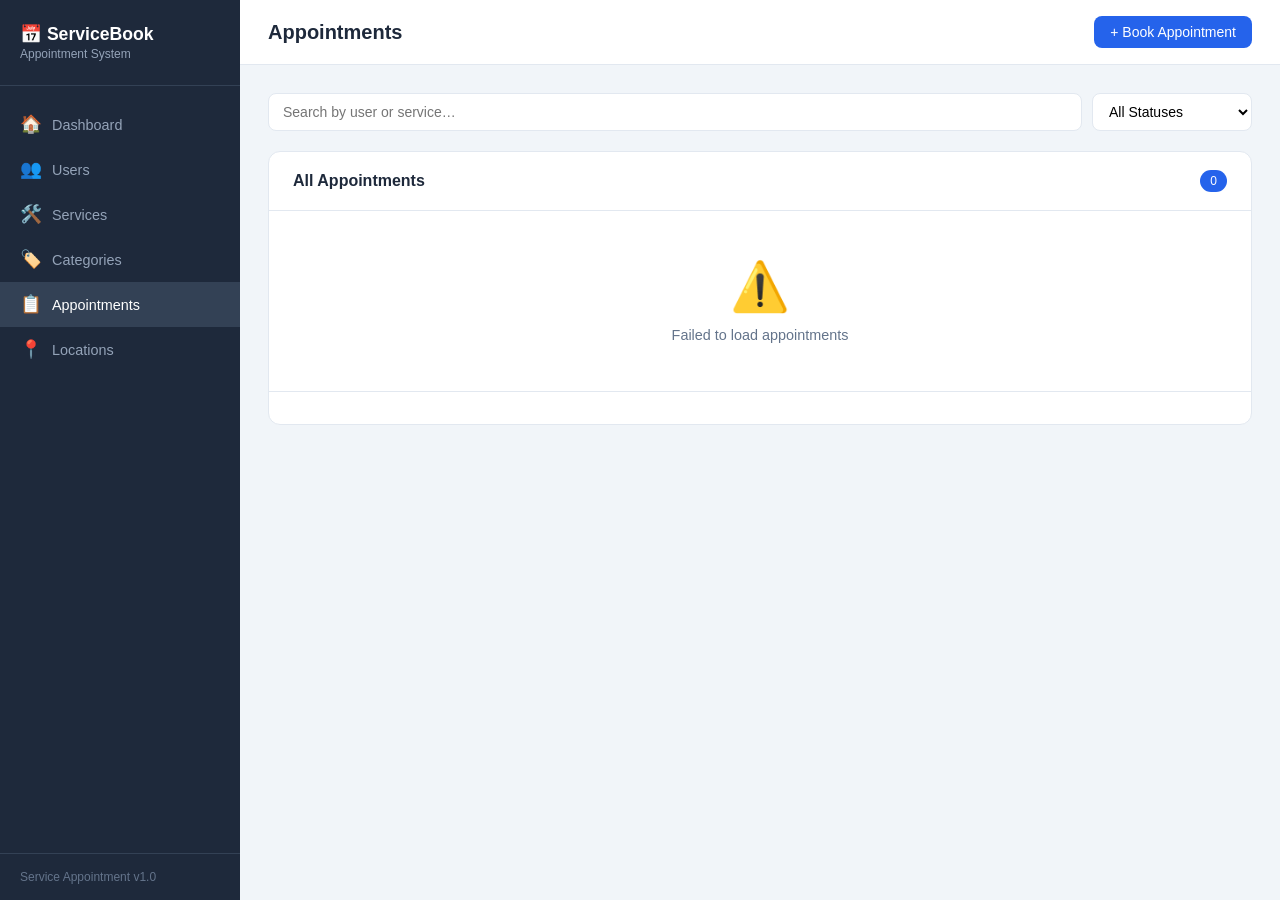
==== frontend/appointments.html @ ca633db8 "feat: add complete HTML/CSS/JS frontend with dashboard, users, services, categories, appointments, a" ====
<!DOCTYPE html>
<html lang="en">
<head>
  <meta charset="UTF-8"/>
  <meta name="viewport" content="width=device-width, initial-scale=1.0"/>
  <title>Appointments — ServiceBook</title>
  <link rel="stylesheet" href="css/style.css"/>
</head>
<body>

<aside class="sidebar">
  <div class="sidebar-brand"><h2>📅 ServiceBook</h2><p>Appointment System</p></div>
  <nav class="sidebar-nav">
    <a href="index.html" class="nav-item"><span class="icon">🏠</span> Dashboard</a>
    <a href="users.html" class="nav-item"><span class="icon">👥</span> Users</a>
    <a href="services.html" class="nav-item"><span class="icon">🛠️</span> Services</a>
    <a href="categories.html" class="nav-item"><span class="icon">🏷️</span> Categories</a>
    <a href="appointments.html" class="nav-item active"><span class="icon">📋</span> Appointments</a>
    <a href="locations.html" class="nav-item"><span class="icon">📍</span> Locations</a>
  </nav>
  <div class="sidebar-footer">Service Appointment v1.0</div>
</aside>

<main class="main">
  <div class="topbar">
    <h1>Appointments</h1>
    <div class="topbar-right">
      <button class="btn btn-primary" onclick="openModal()">+ Book Appointment</button>
    </div>
  </div>
  <div class="content">
    <div id="alert" class="alert"></div>

    <!-- Filter bar -->
    <div class="search-bar">
      <input type="text" id="search" placeholder="Search by user or service…" oninput="filterTable()"/>
      <select class="form-control" id="filter-status" onchange="filterTable()" style="width:160px;">
        <option value="">All Statuses</option>
        <option value="PENDING">Pending</option>
        <option value="CONFIRMED">Confirmed</option>
        <option value="COMPLETED">Completed</option>
        <option value="CANCELLED">Cancelled</option>
      </select>
    </div>

    <div class="card">
      <div class="card-header"><h3>All Appointments</h3><span id="total-badge" class="badge">0</span></div>
      <div class="card-body">
        <div id="table-container"><div class="loading"><div class="spinner"></div></div></div>
      </div>
      <div class="pagination" id="pagination"></div>
    </div>
  </div>
</main>

<!-- Book/Edit Modal -->
<div class="modal-overlay" id="modal">
  <div class="modal">
    <div class="modal-header">
      <h3 id="modal-title">Book Appointment</h3>
      <button class="modal-close" onclick="closeModal()">×</button>
    </div>
    <div class="modal-body">
      <div class="form-row">
        <div class="form-group">
          <label>User ID *</label>
          <input class="form-control" id="f-user" type="number" placeholder="e.g. 1"/>
        </div>
        <div class="form-group">
          <label>Service ID *</label>
          <input class="form-control" id="f-service" type="number" placeholder="e.g. 2"/>
        </div>
      </div>
      <div class="form-row">
        <div class="form-group">
          <label>Specialist ID (optional)</label>
          <input class="form-control" id="f-specialist" type="number" placeholder="e.g. 3"/>
        </div>
        <div class="form-group">
          <label>Status</label>
          <select class="form-control" id="f-status">
            <option value="PENDING">PENDING</option>
            <option value="CONFIRMED">CONFIRMED</option>
            <option value="COMPLETED">COMPLETED</option>
            <option value="CANCELLED">CANCELLED</option>
          </select>
        </div>
      </div>
      <div class="form-group">
        <label>Appointment Date & Time *</label>
        <input class="form-control" id="f-time" type="datetime-local"/>
      </div>
      <div class="form-group">
        <label>Notes</label>
        <textarea class="form-control" id="f-notes" rows="3" placeholder="Any special notes…"></textarea>
      </div>
    </div>
    <div class="modal-footer">
      <button class="btn btn-secondary" onclick="closeModal()">Cancel</button>
      <button class="btn btn-primary" onclick="saveAppointment()">Save</button>
    </div>
  </div>
</div>

<script src="js/api.js"></script>
<script>
let allAppointments = [], currentPage = 0, pageSize = 10, editId = null;

async function loadAppointments(page = 0) {
  currentPage = page;
  const res = await apiFetch(`/appointments?page=${page}&size=${pageSize}&sortBy=appointmentTime&direction=DESC`);
  if (!res.ok) { document.getElementById('table-container').innerHTML = '<div class="empty-state"><div class="empty-icon">⚠️</div><p>Failed to load appointments</p></div>'; return; }
  allAppointments = res.data.content || [];
  document.getElementById('total-badge').textContent = res.data.totalElements || 0;
  renderTable(allAppointments);
  renderPagination(res.data);
}

function renderTable(appointments) {
  if (!appointments.length) {
    document.getElementById('table-container').innerHTML = '<div class="empty-state"><div class="empty-icon">📋</div><p>No appointments found</p></div>';
    return;
  }
  const rows = appointments.map(a => `
    <tr>
      <td>${a.id}</td>
      <td>${a.user?.name || '—'}</td>
      <td>${a.service?.name || '—'}</td>
      <td>${a.specialist?.name || '—'}</td>
      <td>${formatDateTime(a.appointmentTime)}</td>
      <td>${statusBadge(a.status)}</td>
      <td>${a.notes || '—'}</td>
      <td>
        <button class="btn btn-warning btn-sm" onclick="editAppointment(${a.id})">✏️ Edit</button>
        <button class="btn btn-danger btn-sm" onclick="deleteAppointment(${a.id})">🗑️ Delete</button>
      </td>
    </tr>`).join('');
  document.getElementById('table-container').innerHTML = `
    <table>
      <thead><tr><th>ID</th><th>User</th><th>Service</th><th>Specialist</th><th>Date & Time</th><th>Status</th><th>Notes</th><th>Actions</th></tr></thead>
      <tbody>${rows}</tbody>
    </table>`;
}

function renderPagination(data) {
  const pg = document.getElementById('pagination');
  if (data.totalPages <= 1) { pg.innerHTML = ''; return; }
  let html = `<button class="page-btn" onclick="loadAppointments(${currentPage-1})" ${currentPage===0?'disabled':''}>‹ Prev</button>`;
  for (let i = 0; i < data.totalPages; i++)
    html += `<button class="page-btn ${i===currentPage?'active':''}" onclick="loadAppointments(${i})">${i+1}</button>`;
  html += `<button class="page-btn" onclick="loadAppointments(${currentPage+1})" ${currentPage===data.totalPages-1?'disabled':''}>Next ›</button>`;
  html += `<span class="page-info">Page ${currentPage+1} of ${data.totalPages}</span>`;
  pg.innerHTML = html;
}

function filterTable() {
  const q = document.getElementById('search').value.toLowerCase();
  const status = document.getElementById('filter-status').value;
  renderTable(allAppointments.filter(a => {
    const matchText = (a.user?.name || '').toLowerCase().includes(q) || (a.service?.name || '').toLowerCase().includes(q);
    const matchStatus = !status || a.status === status;
    return matchText && matchStatus;
  }));
}

function openModal() {
  editId = null;
  document.getElementById('modal-title').textContent = 'Book Appointment';
  ['f-user','f-service','f-specialist','f-notes'].forEach(id => document.getElementById(id).value = '');
  document.getElementById('f-status').value = 'PENDING';
  document.getElementById('f-time').value = '';
  document.getElementById('modal').classList.add('open');
}

function closeModal() { document.getElementById('modal').classList.remove('open'); }

async function editAppointment(id) {
  const res = await apiFetch(`/appointments/${id}`);
  if (!res.ok) return;
  const a = res.data;
  editId = id;
  document.getElementById('modal-title').textContent = 'Edit Appointment';
  document.getElementById('f-user').value = a.user?.id || '';
  document.getElementById('f-service').value = a.service?.id || '';
  document.getElementById('f-specialist').value = a.specialist?.id || '';
  document.getElementById('f-status').value = a.status || 'PENDING';
  document.getElementById('f-notes').value = a.notes || '';
  if (a.appointmentTime) {
    const dt = new Date(a.appointmentTime);
    document.getElementById('f-time').value = dt.toISOString().slice(0,16);
  }
  document.getElementById('modal').classList.add('open');
}

async function saveAppointment() {
  const userId = document.getElementById('f-user').value;
  const serviceId = document.getElementById('f-service').value;
  const specialistId = document.getElementById('f-specialist').value;
  const status = document.getElementById('f-status').value;
  const time = document.getElementById('f-time').value;
  const notes = document.getElementById('f-notes').value.trim();
  const alert = document.getElementById('alert');

  if (!editId && (!userId || !serviceId || !time)) return showAlert(alert, 'User ID, Service ID and time are required', 'error');

  const body = { status, notes };
  if (userId) body.userId = parseInt(userId);
  if (serviceId) body.serviceId = parseInt(serviceId);
  if (specialistId) body.specialistId = parseInt(specialistId);
  if (time) body.appointmentTime = new Date(time).toISOString().slice(0,19);

  const res = editId
    ? await apiFetch(`/appointments/update/${editId}`, { method: 'PUT', body: JSON.stringify(body) })
    : await apiFetch('/appointments/save', { method: 'POST', body: JSON.stringify(body) });

  if (res.ok) {
    showAlert(alert, editId ? 'Appointment updated!' : 'Appointment booked!', 'success');
    closeModal(); loadAppointments(currentPage);
  } else {
    showAlert(alert, typeof res.data === 'string' ? res.data : 'Operation failed', 'error');
  }
}

async function deleteAppointment(id) {
  if (!confirm('Delete this appointment?')) return;
  const res = await apiFetch(`/appointments/delete/${id}`, { method: 'DELETE' });
  const alert = document.getElementById('alert');
  if (res.ok) { showAlert(alert, 'Appointment deleted!', 'success'); loadAppointments(currentPage); }
  else showAlert(alert, 'Failed to delete appointment', 'error');
}

loadAppointments();
</script>
</body>
</html>
---- frontend/css/style.css ----
* { margin: 0; padding: 0; box-sizing: border-box; }

:root {
  --primary: #2563eb;
  --primary-dark: #1d4ed8;
  --secondary: #64748b;
  --success: #16a34a;
  --danger: #dc2626;
  --warning: #d97706;
  --bg: #f1f5f9;
  --card: #ffffff;
  --text: #1e293b;
  --text-light: #64748b;
  --border: #e2e8f0;
  --sidebar-w: 240px;
}

body { font-family: 'Segoe UI', sans-serif; background: var(--bg); color: var(--text); display: flex; min-height: 100vh; }

/* Sidebar */
.sidebar {
  width: var(--sidebar-w); background: #1e293b; color: #fff;
  display: flex; flex-direction: column; position: fixed; height: 100vh; z-index: 100;
}
.sidebar-brand { padding: 24px 20px; border-bottom: 1px solid #334155; }
.sidebar-brand h2 { font-size: 1.1rem; font-weight: 700; color: #fff; }
.sidebar-brand p { font-size: 0.75rem; color: #94a3b8; margin-top: 2px; }
.sidebar-nav { flex: 1; padding: 16px 0; }
.nav-item { display: flex; align-items: center; gap: 12px; padding: 12px 20px; color: #94a3b8; text-decoration: none; font-size: 0.9rem; transition: all 0.2s; }
.nav-item:hover, .nav-item.active { background: #334155; color: #fff; }
.nav-item .icon { font-size: 1.1rem; width: 20px; text-align: center; }
.sidebar-footer { padding: 16px 20px; border-top: 1px solid #334155; font-size: 0.75rem; color: #64748b; }

/* Main */
.main { margin-left: var(--sidebar-w); flex: 1; display: flex; flex-direction: column; min-height: 100vh; }
.topbar { background: var(--card); border-bottom: 1px solid var(--border); padding: 16px 28px; display: flex; align-items: center; justify-content: space-between; }
.topbar h1 { font-size: 1.25rem; font-weight: 600; }
.topbar-right { display: flex; align-items: center; gap: 12px; }
.badge { background: var(--primary); color: #fff; padding: 4px 10px; border-radius: 20px; font-size: 0.75rem; }
.content { padding: 28px; flex: 1; }

/* Cards */
.stats-grid { display: grid; grid-template-columns: repeat(auto-fit, minmax(200px, 1fr)); gap: 20px; margin-bottom: 28px; }
.stat-card { background: var(--card); border-radius: 12px; padding: 20px; border: 1px solid var(--border); display: flex; align-items: center; gap: 16px; }
.stat-icon { width: 48px; height: 48px; border-radius: 10px; display: flex; align-items: center; justify-content: center; font-size: 1.4rem; }
.stat-icon.blue { background: #dbeafe; }
.stat-icon.green { background: #dcfce7; }
.stat-icon.orange { background: #fef3c7; }
.stat-icon.purple { background: #ede9fe; }
.stat-info h3 { font-size: 1.6rem; font-weight: 700; }
.stat-info p { font-size: 0.8rem; color: var(--text-light); }

/* Table card */
.card { background: var(--card); border-radius: 12px; border: 1px solid var(--border); overflow: hidden; }
.card-header { padding: 18px 24px; border-bottom: 1px solid var(--border); display: flex; align-items: center; justify-content: space-between; }
.card-header h3 { font-size: 1rem; font-weight: 600; }
.card-body { padding: 0; }

/* Buttons */
.btn { display: inline-flex; align-items: center; gap: 6px; padding: 8px 16px; border-radius: 8px; border: none; cursor: pointer; font-size: 0.875rem; font-weight: 500; transition: all 0.2s; text-decoration: none; }
.btn-primary { background: var(--primary); color: #fff; }
.btn-primary:hover { background: var(--primary-dark); }
.btn-success { background: var(--success); color: #fff; }
.btn-danger { background: var(--danger); color: #fff; }
.btn-warning { background: var(--warning); color: #fff; }
.btn-secondary { background: var(--border); color: var(--text); }
.btn-sm { padding: 5px 10px; font-size: 0.8rem; }
.btn-outline { background: transparent; border: 1px solid var(--primary); color: var(--primary); }

/* Table */
table { width: 100%; border-collapse: collapse; }
thead th { background: #f8fafc; padding: 12px 16px; text-align: left; font-size: 0.8rem; font-weight: 600; color: var(--text-light); text-transform: uppercase; letter-spacing: 0.05em; border-bottom: 1px solid var(--border); }
tbody td { padding: 14px 16px; border-bottom: 1px solid var(--border); font-size: 0.875rem; }
tbody tr:last-child td { border-bottom: none; }
tbody tr:hover { background: #f8fafc; }

/* Status badges */
.status { padding: 3px 10px; border-radius: 20px; font-size: 0.75rem; font-weight: 600; }
.status-pending { background: #fef3c7; color: #92400e; }
.status-confirmed { background: #dcfce7; color: #166534; }
.status-cancelled { background: #fee2e2; color: #991b1b; }
.status-completed { background: #dbeafe; color: #1e40af; }

/* Modal */
.modal-overlay { display: none; position: fixed; inset: 0; background: rgba(0,0,0,0.5); z-index: 1000; align-items: center; justify-content: center; }
.modal-overlay.open { display: flex; }
.modal { background: var(--card); border-radius: 16px; width: 100%; max-width: 520px; max-height: 90vh; overflow-y: auto; box-shadow: 0 20px 60px rgba(0,0,0,0.2); }
.modal-header { padding: 20px 24px; border-bottom: 1px solid var(--border); display: flex; align-items: center; justify-content: space-between; }
.modal-header h3 { font-size: 1rem; font-weight: 600; }
.modal-close { background: none; border: none; font-size: 1.4rem; cursor: pointer; color: var(--text-light); line-height: 1; }
.modal-body { padding: 24px; }
.modal-footer { padding: 16px 24px; border-top: 1px solid var(--border); display: flex; gap: 10px; justify-content: flex-end; }

/* Form */
.form-group { margin-bottom: 16px; }
.form-group label { display: block; font-size: 0.85rem; font-weight: 500; margin-bottom: 6px; color: var(--text); }
.form-control { width: 100%; padding: 9px 12px; border: 1px solid var(--border); border-radius: 8px; font-size: 0.875rem; outline: none; transition: border 0.2s; background: #fff; }
.form-control:focus { border-color: var(--primary); box-shadow: 0 0 0 3px rgba(37,99,235,0.1); }
.form-row { display: grid; grid-template-columns: 1fr 1fr; gap: 16px; }

/* Search bar */
.search-bar { display: flex; gap: 10px; margin-bottom: 20px; }
.search-bar input { flex: 1; padding: 9px 14px; border: 1px solid var(--border); border-radius: 8px; font-size: 0.875rem; outline: none; }
.search-bar input:focus { border-color: var(--primary); }

/* Alert */
.alert { padding: 12px 16px; border-radius: 8px; margin-bottom: 16px; font-size: 0.875rem; display: none; }
.alert.show { display: block; }
.alert-success { background: #dcfce7; color: #166534; border: 1px solid #bbf7d0; }
.alert-error { background: #fee2e2; color: #991b1b; border: 1px solid #fecaca; }

/* Pagination */
.pagination { display: flex; align-items: center; gap: 8px; padding: 16px 24px; border-top: 1px solid var(--border); }
.page-btn { padding: 6px 12px; border: 1px solid var(--border); border-radius: 6px; background: #fff; cursor: pointer; font-size: 0.85rem; }
.page-btn.active { background: var(--primary); color: #fff; border-color: var(--primary); }
.page-btn:disabled { opacity: 0.4; cursor: not-allowed; }
.page-info { font-size: 0.85rem; color: var(--text-light); margin-left: auto; }

/* Empty state */
.empty-state { text-align: center; padding: 48px 24px; color: var(--text-light); }
.empty-state .empty-icon { font-size: 3rem; margin-bottom: 12px; }
.empty-state p { font-size: 0.9rem; }

/* Loading */
.loading { text-align: center; padding: 32px; color: var(--text-light); }
.spinner { display: inline-block; width: 24px; height: 24px; border: 3px solid var(--border); border-top-color: var(--primary); border-radius: 50%; animation: spin 0.8s linear infinite; }
@keyframes spin { to { transform: rotate(360deg); } }

/* Dashboard quick links */
.quick-links { display: grid; grid-template-columns: repeat(auto-fit, minmax(180px, 1fr)); gap: 16px; margin-top: 24px; }
.quick-link { background: var(--card); border: 1px solid var(--border); border-radius: 12px; padding: 20px; text-align: center; text-decoration: none; color: var(--text); transition: all 0.2s; }
.quick-link:hover { border-color: var(--primary); box-shadow: 0 4px 12px rgba(37,99,235,0.1); transform: translateY(-2px); }
.quick-link .ql-icon { font-size: 2rem; margin-bottom: 8px; }
.quick-link span { font-size: 0.9rem; font-weight: 500; }

@media (max-width: 768px) {
  .sidebar { transform: translateX(-100%); }
  .main { margin-left: 0; }
  .form-row { grid-template-columns: 1fr; }
  .stats-grid { grid-template-columns: 1fr 1fr; }
}
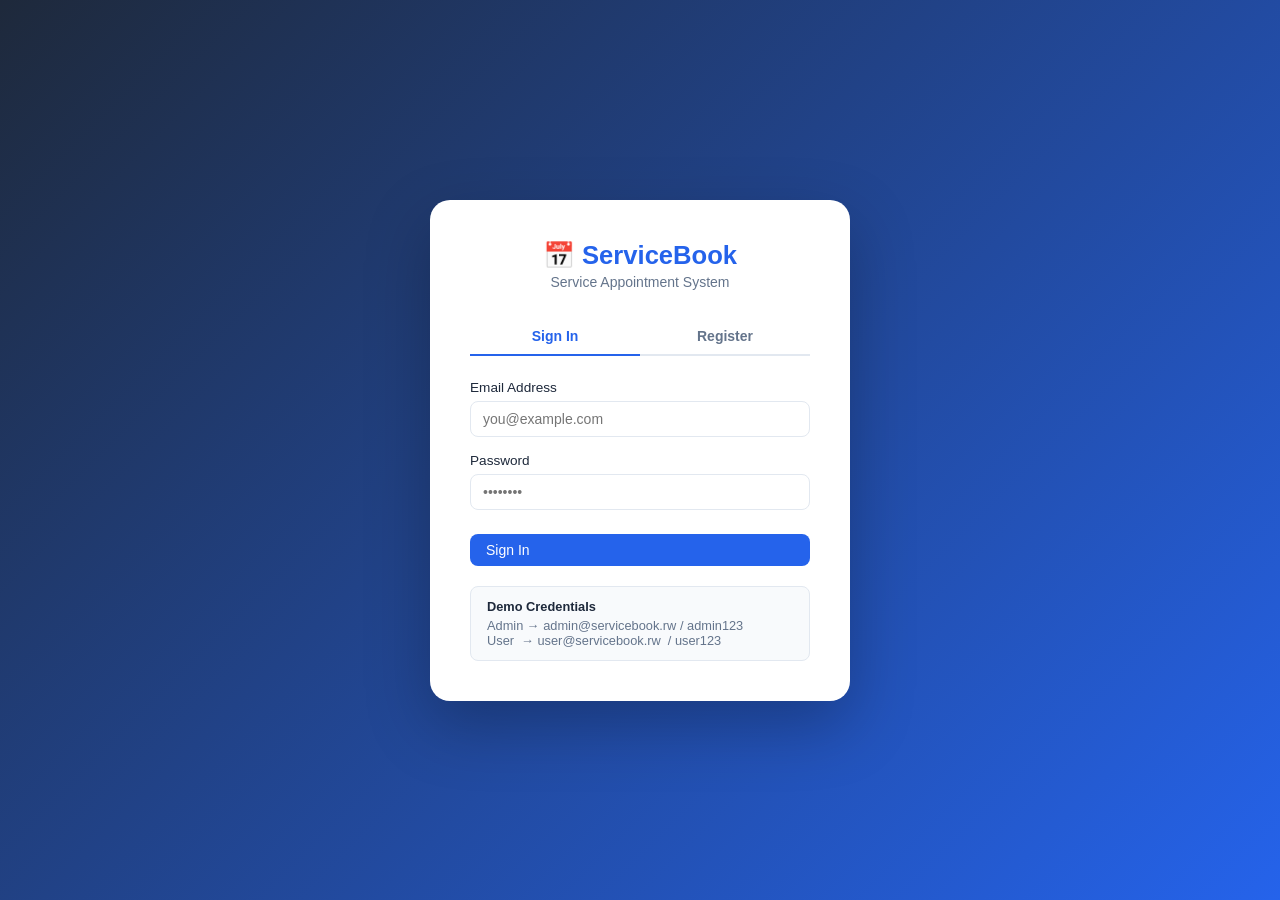
==== commit 6223a0b9: "feat: add role-based login system with admin panel and user portal" ====
--- a/frontend/appointments.html
+++ b/frontend/appointments.html
@@ -3,35 +3,22 @@
 <head>
   <meta charset="UTF-8"/>
   <meta name="viewport" content="width=device-width, initial-scale=1.0"/>
-  <title>Appointments — ServiceBook</title>
+  <title>Appointments — ServiceBook Admin</title>
   <link rel="stylesheet" href="css/style.css"/>
 </head>
 <body>
 
-<aside class="sidebar">
-  <div class="sidebar-brand"><h2>📅 ServiceBook</h2><p>Appointment System</p></div>
-  <nav class="sidebar-nav">
-    <a href="index.html" class="nav-item"><span class="icon">🏠</span> Dashboard</a>
-    <a href="users.html" class="nav-item"><span class="icon">👥</span> Users</a>
-    <a href="services.html" class="nav-item"><span class="icon">🛠️</span> Services</a>
-    <a href="categories.html" class="nav-item"><span class="icon">🏷️</span> Categories</a>
-    <a href="appointments.html" class="nav-item active"><span class="icon">📋</span> Appointments</a>
-    <a href="locations.html" class="nav-item"><span class="icon">📍</span> Locations</a>
-  </nav>
-  <div class="sidebar-footer">Service Appointment v1.0</div>
-</aside>
+<aside class="sidebar" id="sidebar"></aside>
 
 <main class="main">
   <div class="topbar">
     <h1>Appointments</h1>
-    <div class="topbar-right">
+    <div class="topbar-right" id="topbar-user">
       <button class="btn btn-primary" onclick="openModal()">+ Book Appointment</button>
     </div>
   </div>
   <div class="content">
     <div id="alert" class="alert"></div>
-
-    <!-- Filter bar -->
     <div class="search-bar">
       <input type="text" id="search" placeholder="Search by user or service…" oninput="filterTable()"/>
       <select class="form-control" id="filter-status" onchange="filterTable()" style="width:160px;">
@@ -42,7 +29,6 @@
         <option value="CANCELLED">Cancelled</option>
       </select>
     </div>
-
     <div class="card">
       <div class="card-header"><h3>All Appointments</h3><span id="total-badge" class="badge">0</span></div>
       <div class="card-body">
@@ -53,7 +39,6 @@
   </div>
 </main>
 
-<!-- Book/Edit Modal -->
 <div class="modal-overlay" id="modal">
   <div class="modal">
     <div class="modal-header">
@@ -103,133 +88,126 @@
 </div>
 
 <script src="js/api.js"></script>
+<script src="js/auth.js"></script>
 <script>
-let allAppointments = [], currentPage = 0, pageSize = 10, editId = null;
-
-async function loadAppointments(page = 0) {
-  currentPage = page;
-  const res = await apiFetch(`/appointments?page=${page}&size=${pageSize}&sortBy=appointmentTime&direction=DESC`);
-  if (!res.ok) { document.getElementById('table-container').innerHTML = '<div class="empty-state"><div class="empty-icon">⚠️</div><p>Failed to load appointments</p></div>'; return; }
-  allAppointments = res.data.content || [];
-  document.getElementById('total-badge').textContent = res.data.totalElements || 0;
-  renderTable(allAppointments);
-  renderPagination(res.data);
-}
-
-function renderTable(appointments) {
-  if (!appointments.length) {
-    document.getElementById('table-container').innerHTML = '<div class="empty-state"><div class="empty-icon">📋</div><p>No appointments found</p></div>';
-    return;
-  }
-  const rows = appointments.map(a => `
-    <tr>
-      <td>${a.id}</td>
-      <td>${a.user?.name || '—'}</td>
-      <td>${a.service?.name || '—'}</td>
-      <td>${a.specialist?.name || '—'}</td>
-      <td>${formatDateTime(a.appointmentTime)}</td>
-      <td>${statusBadge(a.status)}</td>
-      <td>${a.notes || '—'}</td>
-      <td>
-        <button class="btn btn-warning btn-sm" onclick="editAppointment(${a.id})">✏️ Edit</button>
-        <button class="btn btn-danger btn-sm" onclick="deleteAppointment(${a.id})">🗑️ Delete</button>
-      </td>
-    </tr>`).join('');
-  document.getElementById('table-container').innerHTML = `
-    <table>
-      <thead><tr><th>ID</th><th>User</th><th>Service</th><th>Specialist</th><th>Date & Time</th><th>Status</th><th>Notes</th><th>Actions</th></tr></thead>
-      <tbody>${rows}</tbody>
-    </table>`;
-}
-
-function renderPagination(data) {
-  const pg = document.getElementById('pagination');
-  if (data.totalPages <= 1) { pg.innerHTML = ''; return; }
-  let html = `<button class="page-btn" onclick="loadAppointments(${currentPage-1})" ${currentPage===0?'disabled':''}>‹ Prev</button>`;
-  for (let i = 0; i < data.totalPages; i++)
-    html += `<button class="page-btn ${i===currentPage?'active':''}" onclick="loadAppointments(${i})">${i+1}</button>`;
-  html += `<button class="page-btn" onclick="loadAppointments(${currentPage+1})" ${currentPage===data.totalPages-1?'disabled':''}>Next ›</button>`;
-  html += `<span class="page-info">Page ${currentPage+1} of ${data.totalPages}</span>`;
-  pg.innerHTML = html;
-}
-
-function filterTable() {
-  const q = document.getElementById('search').value.toLowerCase();
-  const status = document.getElementById('filter-status').value;
-  renderTable(allAppointments.filter(a => {
-    const matchText = (a.user?.name || '').toLowerCase().includes(q) || (a.service?.name || '').toLowerCase().includes(q);
-    const matchStatus = !status || a.status === status;
-    return matchText && matchStatus;
-  }));
-}
-
-function openModal() {
-  editId = null;
-  document.getElementById('modal-title').textContent = 'Book Appointment';
-  ['f-user','f-service','f-specialist','f-notes'].forEach(id => document.getElementById(id).value = '');
-  document.getElementById('f-status').value = 'PENDING';
-  document.getElementById('f-time').value = '';
-  document.getElementById('modal').classList.add('open');
-}
-
-function closeModal() { document.getElementById('modal').classList.remove('open'); }
-
-async function editAppointment(id) {
-  const res = await apiFetch(`/appointments/${id}`);
-  if (!res.ok) return;
-  const a = res.data;
-  editId = id;
-  document.getElementById('modal-title').textContent = 'Edit Appointment';
-  document.getElementById('f-user').value = a.user?.id || '';
-  document.getElementById('f-service').value = a.service?.id || '';
-  document.getElementById('f-specialist').value = a.specialist?.id || '';
-  document.getElementById('f-status').value = a.status || 'PENDING';
-  document.getElementById('f-notes').value = a.notes || '';
-  if (a.appointmentTime) {
-    const dt = new Date(a.appointmentTime);
-    document.getElementById('f-time').value = dt.toISOString().slice(0,16);
-  }
-  document.getElementById('modal').classList.add('open');
-}
-
-async function saveAppointment() {
-  const userId = document.getElementById('f-user').value;
-  const serviceId = document.getElementById('f-service').value;
-  const specialistId = document.getElementById('f-specialist').value;
-  const status = document.getElementById('f-status').value;
-  const time = document.getElementById('f-time').value;
-  const notes = document.getElementById('f-notes').value.trim();
-  const alert = document.getElementById('alert');
-
-  if (!editId && (!userId || !serviceId || !time)) return showAlert(alert, 'User ID, Service ID and time are required', 'error');
-
-  const body = { status, notes };
-  if (userId) body.userId = parseInt(userId);
-  if (serviceId) body.serviceId = parseInt(serviceId);
-  if (specialistId) body.specialistId = parseInt(specialistId);
-  if (time) body.appointmentTime = new Date(time).toISOString().slice(0,19);
-
-  const res = editId
-    ? await apiFetch(`/appointments/update/${editId}`, { method: 'PUT', body: JSON.stringify(body) })
-    : await apiFetch('/appointments/save', { method: 'POST', body: JSON.stringify(body) });
-
-  if (res.ok) {
-    showAlert(alert, editId ? 'Appointment updated!' : 'Appointment booked!', 'success');
-    closeModal(); loadAppointments(currentPage);
-  } else {
-    showAlert(alert, typeof res.data === 'string' ? res.data : 'Operation failed', 'error');
-  }
-}
-
-async function deleteAppointment(id) {
-  if (!confirm('Delete this appointment?')) return;
-  const res = await apiFetch(`/appointments/delete/${id}`, { method: 'DELETE' });
-  const alert = document.getElementById('alert');
-  if (res.ok) { showAlert(alert, 'Appointment deleted!', 'success'); loadAppointments(currentPage); }
-  else showAlert(alert, 'Failed to delete appointment', 'error');
-}
-
-loadAppointments();
+  requireAuth(true);
+  buildSidebar('appointments');
+
+  let allAppointments = [], currentPage = 0, pageSize = 10, editId = null;
+
+  async function loadAppointments(page = 0) {
+    currentPage = page;
+    const res = await apiFetch(`/appointments?page=${page}&size=${pageSize}&sortBy=appointmentTime&direction=DESC`);
+    if (!res.ok) { document.getElementById('table-container').innerHTML = '<div class="empty-state"><div class="empty-icon">⚠️</div><p>Failed to load</p></div>'; return; }
+    allAppointments = res.data.content || [];
+    document.getElementById('total-badge').textContent = res.data.totalElements || 0;
+    renderTable(allAppointments);
+    renderPagination(res.data);
+  }
+
+  function renderTable(appointments) {
+    if (!appointments.length) { document.getElementById('table-container').innerHTML = '<div class="empty-state"><div class="empty-icon">📋</div><p>No appointments found</p></div>'; return; }
+    const rows = appointments.map(a => `
+      <tr>
+        <td>${a.id}</td>
+        <td>${a.user?.name || '—'}</td>
+        <td>${a.service?.name || '—'}</td>
+        <td>${a.specialist?.name || '—'}</td>
+        <td>${formatDateTime(a.appointmentTime)}</td>
+        <td>${statusBadge(a.status)}</td>
+        <td>${a.notes || '—'}</td>
+        <td>
+          <button class="btn btn-warning btn-sm" onclick="editAppointment(${a.id})">✏️ Edit</button>
+          <button class="btn btn-danger btn-sm" onclick="deleteAppointment(${a.id})">🗑️ Delete</button>
+        </td>
+      </tr>`).join('');
+    document.getElementById('table-container').innerHTML = `
+      <table>
+        <thead><tr><th>ID</th><th>User</th><th>Service</th><th>Specialist</th><th>Date & Time</th><th>Status</th><th>Notes</th><th>Actions</th></tr></thead>
+        <tbody>${rows}</tbody>
+      </table>`;
+  }
+
+  function renderPagination(data) {
+    const pg = document.getElementById('pagination');
+    if (data.totalPages <= 1) { pg.innerHTML = ''; return; }
+    let html = `<button class="page-btn" onclick="loadAppointments(${currentPage-1})" ${currentPage===0?'disabled':''}>‹ Prev</button>`;
+    for (let i = 0; i < data.totalPages; i++)
+      html += `<button class="page-btn ${i===currentPage?'active':''}" onclick="loadAppointments(${i})">${i+1}</button>`;
+    html += `<button class="page-btn" onclick="loadAppointments(${currentPage+1})" ${currentPage===data.totalPages-1?'disabled':''}>Next ›</button>`;
+    html += `<span class="page-info">Page ${currentPage+1} of ${data.totalPages}</span>`;
+    pg.innerHTML = html;
+  }
+
+  function filterTable() {
+    const q = document.getElementById('search').value.toLowerCase();
+    const status = document.getElementById('filter-status').value;
+    renderTable(allAppointments.filter(a => {
+      const matchText = (a.user?.name||'').toLowerCase().includes(q) || (a.service?.name||'').toLowerCase().includes(q);
+      return matchText && (!status || a.status === status);
+    }));
+  }
+
+  function openModal() {
+    editId = null;
+    document.getElementById('modal-title').textContent = 'Book Appointment';
+    ['f-user','f-service','f-specialist','f-notes'].forEach(id => document.getElementById(id).value = '');
+    document.getElementById('f-status').value = 'PENDING';
+    document.getElementById('f-time').value = '';
+    document.getElementById('modal').classList.add('open');
+  }
+
+  function closeModal() { document.getElementById('modal').classList.remove('open'); }
+
+  async function editAppointment(id) {
+    const res = await apiFetch(`/appointments/${id}`);
+    if (!res.ok) return;
+    const a = res.data;
+    editId = id;
+    document.getElementById('modal-title').textContent = 'Edit Appointment';
+    document.getElementById('f-user').value       = a.user?.id || '';
+    document.getElementById('f-service').value    = a.service?.id || '';
+    document.getElementById('f-specialist').value = a.specialist?.id || '';
+    document.getElementById('f-status').value     = a.status || 'PENDING';
+    document.getElementById('f-notes').value      = a.notes || '';
+    if (a.appointmentTime) document.getElementById('f-time').value = new Date(a.appointmentTime).toISOString().slice(0,16);
+    document.getElementById('modal').classList.add('open');
+  }
+
+  async function saveAppointment() {
+    const userId      = document.getElementById('f-user').value;
+    const serviceId   = document.getElementById('f-service').value;
+    const specialistId= document.getElementById('f-specialist').value;
+    const status      = document.getElementById('f-status').value;
+    const time        = document.getElementById('f-time').value;
+    const notes       = document.getElementById('f-notes').value.trim();
+    const alertEl     = document.getElementById('alert');
+
+    if (!editId && (!userId || !serviceId || !time)) return showAlert(alertEl, 'User ID, Service ID and time are required', 'error');
+
+    const body = { status, notes };
+    if (userId)       body.userId       = parseInt(userId);
+    if (serviceId)    body.serviceId    = parseInt(serviceId);
+    if (specialistId) body.specialistId = parseInt(specialistId);
+    if (time)         body.appointmentTime = new Date(time).toISOString().slice(0,19);
+
+    const res = editId
+      ? await apiFetch(`/appointments/update/${editId}`, { method: 'PUT', body: JSON.stringify(body) })
+      : await apiFetch('/appointments/save', { method: 'POST', body: JSON.stringify(body) });
+
+    if (res.ok) { showAlert(alertEl, editId ? 'Appointment updated!' : 'Appointment booked!', 'success'); closeModal(); loadAppointments(currentPage); }
+    else showAlert(alertEl, typeof res.data === 'string' ? res.data : 'Operation failed', 'error');
+  }
+
+  async function deleteAppointment(id) {
+    if (!confirm('Delete this appointment?')) return;
+    const res = await apiFetch(`/appointments/delete/${id}`, { method: 'DELETE' });
+    const alertEl = document.getElementById('alert');
+    if (res.ok) { showAlert(alertEl, 'Appointment deleted!', 'success'); loadAppointments(currentPage); }
+    else showAlert(alertEl, 'Failed to delete', 'error');
+  }
+
+  loadAppointments();
 </script>
 </body>
 </html>
--- a/frontend/css/style.css
+++ b/frontend/css/style.css
@@ -139,3 +139,45 @@
   .form-row { grid-template-columns: 1fr; }
   .stats-grid { grid-template-columns: 1fr 1fr; }
 }
+
+/* ── Auth pages ──────────────────────────────────────────────────────────── */
+.auth-page { background: linear-gradient(135deg, #1e293b 0%, #2563eb 100%); min-height: 100vh; display: flex; align-items: center; justify-content: center; }
+.auth-card { background: #fff; border-radius: 20px; padding: 40px; width: 100%; max-width: 420px; box-shadow: 0 24px 64px rgba(0,0,0,0.25); }
+.auth-logo { text-align: center; margin-bottom: 28px; }
+.auth-logo h1 { font-size: 1.6rem; font-weight: 800; color: var(--primary); }
+.auth-logo p { color: var(--text-light); font-size: 0.875rem; margin-top: 4px; }
+.auth-tabs { display: flex; border-bottom: 2px solid var(--border); margin-bottom: 24px; }
+.auth-tab { flex: 1; padding: 10px; text-align: center; cursor: pointer; font-weight: 600; font-size: 0.875rem; color: var(--text-light); border-bottom: 2px solid transparent; margin-bottom: -2px; transition: all 0.2s; }
+.auth-tab.active { color: var(--primary); border-bottom-color: var(--primary); }
+.auth-form { display: none; }
+.auth-form.active { display: block; }
+.auth-footer { text-align: center; margin-top: 20px; font-size: 0.85rem; color: var(--text-light); }
+.auth-footer a { color: var(--primary); text-decoration: none; font-weight: 600; }
+.demo-creds { background: #f8fafc; border: 1px solid var(--border); border-radius: 8px; padding: 12px 16px; margin-top: 20px; font-size: 0.8rem; color: var(--text-light); }
+.demo-creds strong { color: var(--text); display: block; margin-bottom: 4px; }
+
+/* ── Sidebar user block ───────────────────────────────────────────────────── */
+.sidebar-user { display: flex; align-items: center; gap: 10px; margin-bottom: 12px; }
+.su-avatar { width: 36px; height: 36px; border-radius: 50%; background: var(--primary); color: #fff; display: flex; align-items: center; justify-content: center; font-weight: 700; font-size: 1rem; flex-shrink: 0; }
+.su-info { overflow: hidden; }
+.su-info strong { display: block; font-size: 0.85rem; color: #fff; white-space: nowrap; overflow: hidden; text-overflow: ellipsis; }
+.su-info span { font-size: 0.75rem; color: #94a3b8; }
+.btn-logout { width: 100%; padding: 8px; background: #334155; border: none; border-radius: 8px; color: #94a3b8; cursor: pointer; font-size: 0.85rem; transition: all 0.2s; }
+.btn-logout:hover { background: var(--danger); color: #fff; }
+
+/* ── Role chips ──────────────────────────────────────────────────────────── */
+.role-chip { padding: 3px 10px; border-radius: 20px; font-size: 0.75rem; font-weight: 700; }
+.chip-admin { background: #fef3c7; color: #92400e; }
+.chip-user  { background: #dbeafe; color: #1e40af; }
+.topbar-name { font-size: 0.875rem; font-weight: 600; }
+
+/* ── User dashboard ──────────────────────────────────────────────────────── */
+.welcome-banner { background: linear-gradient(135deg, var(--primary), #7c3aed); border-radius: 16px; padding: 28px 32px; color: #fff; margin-bottom: 28px; }
+.welcome-banner h2 { font-size: 1.5rem; font-weight: 700; }
+.welcome-banner p { opacity: 0.85; margin-top: 6px; }
+.service-grid { display: grid; grid-template-columns: repeat(auto-fill, minmax(240px, 1fr)); gap: 20px; }
+.service-card { background: var(--card); border: 1px solid var(--border); border-radius: 12px; padding: 20px; transition: all 0.2s; }
+.service-card:hover { border-color: var(--primary); box-shadow: 0 4px 16px rgba(37,99,235,0.1); transform: translateY(-2px); }
+.service-card h4 { font-size: 1rem; font-weight: 600; margin-bottom: 6px; }
+.service-card p { font-size: 0.85rem; color: var(--text-light); margin-bottom: 12px; }
+.service-price { font-size: 1.1rem; font-weight: 700; color: var(--primary); margin-bottom: 14px; }
